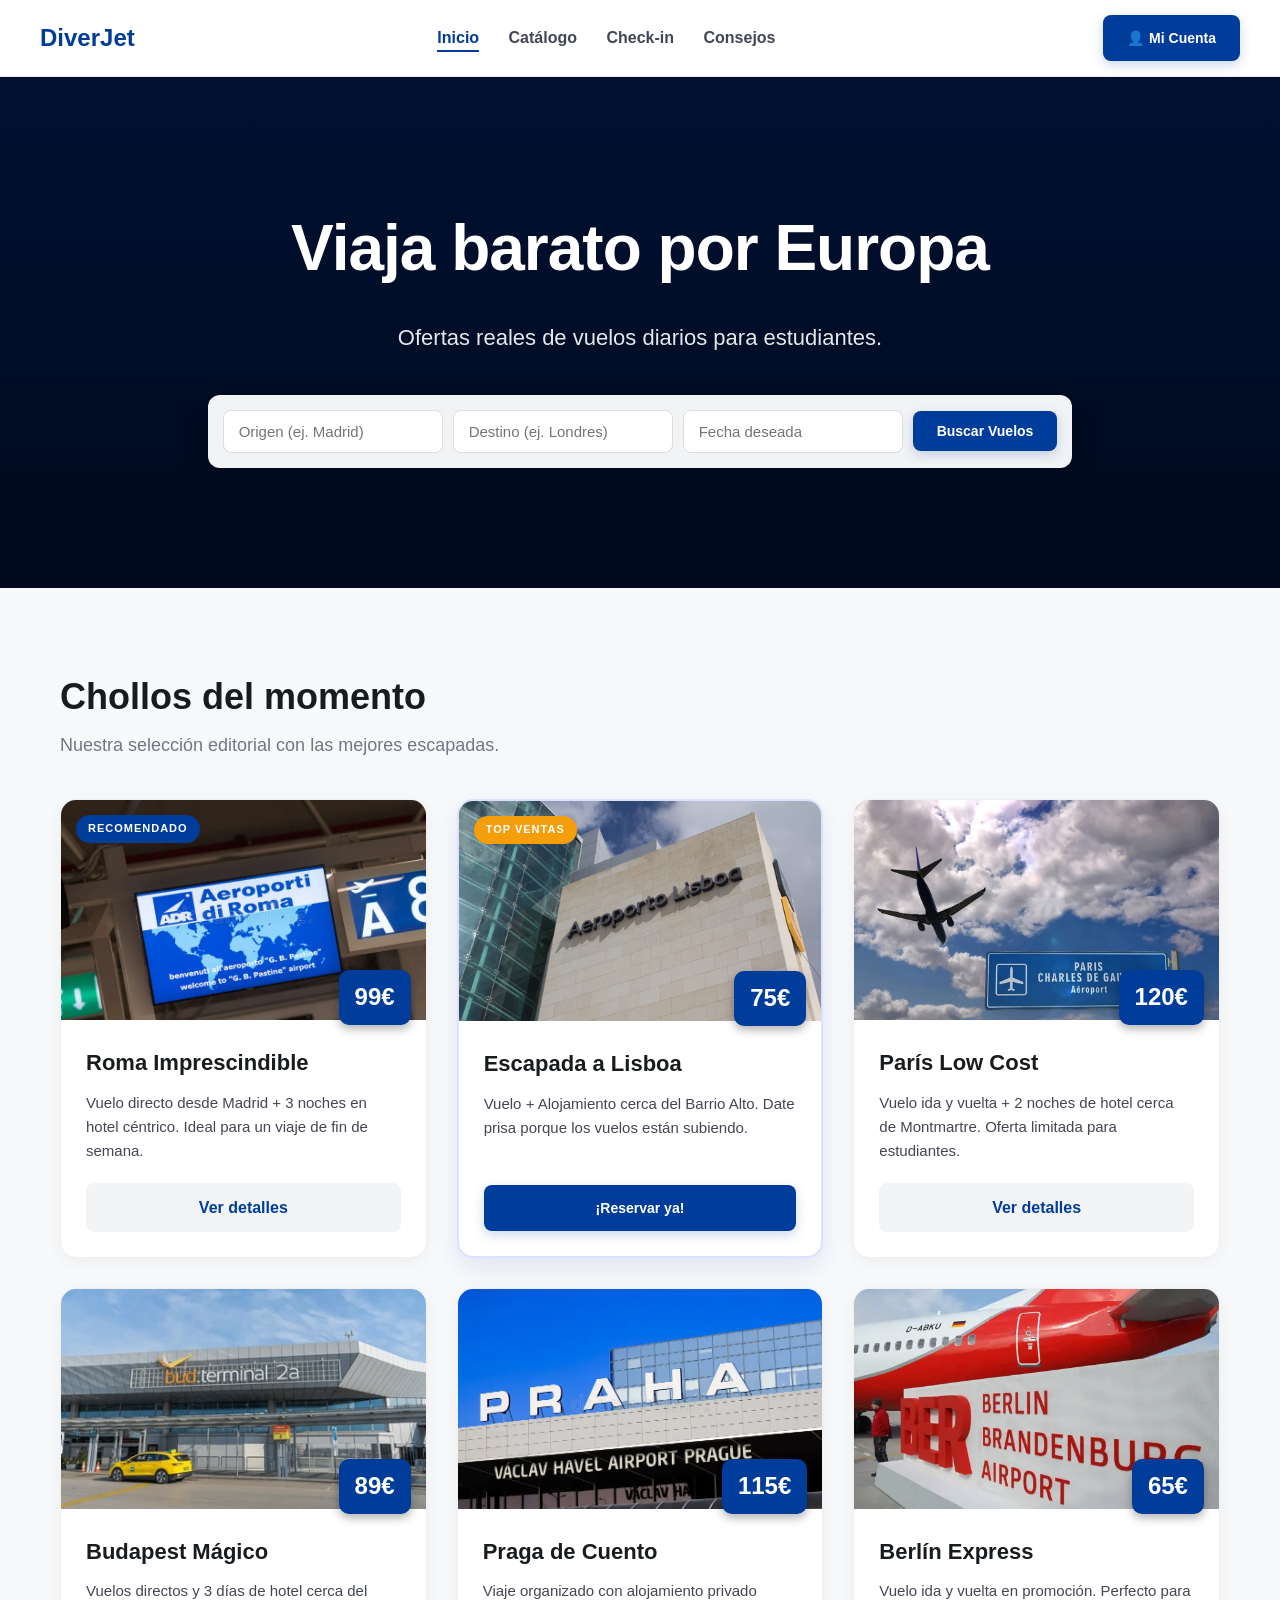
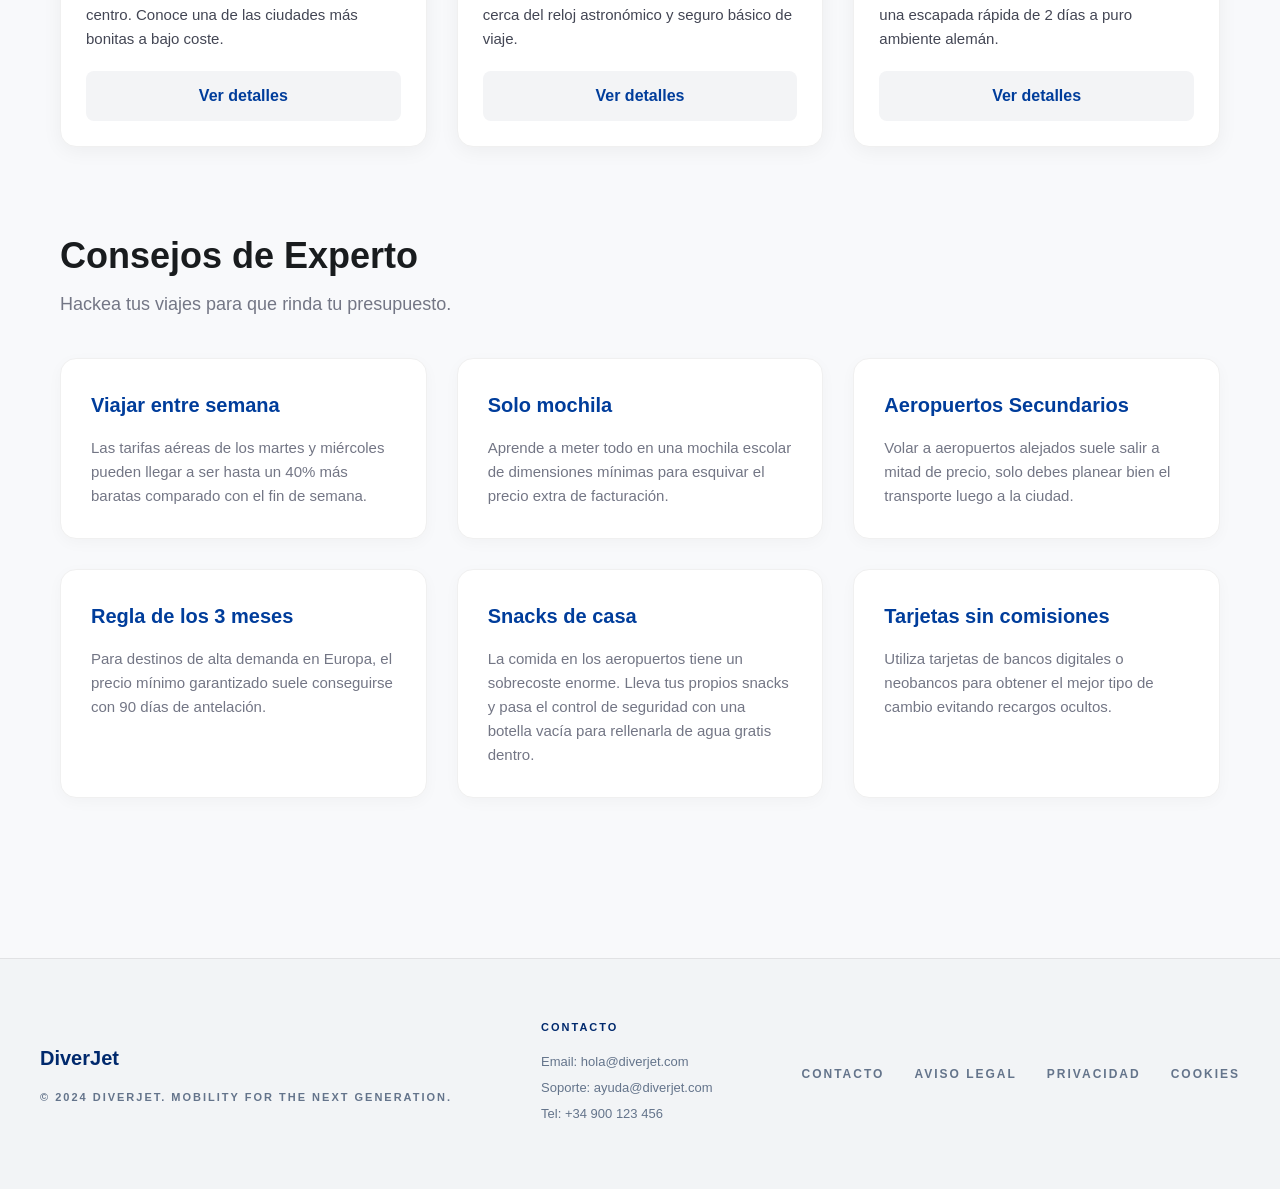
==== index.html @ 1baed3f4 "Add files via upload" ====
<!DOCTYPE html>
<html lang="es">

<head>
    <meta charset="utf-8">
    <title>DiverJet | Viajes Low Cost</title>
    <link rel="stylesheet" href="css/estilo.css">
</head>

<body>

    <div class="cima">
        <h2>DiverJet</h2>
        <div class="enlaces">
            <a href="index.html" class="activo">Inicio</a>
            <a href="ofertas.html">Catálogo</a>
            <a href="checkin.html">Check-in</a>
            <a href="consejos.html">Consejos</a>
        </div>
        <a href="login.html" class="boton-azul boton-cuenta"><span aria-hidden="true">👤</span> Mi Cuenta</a>
    </div>

    <div class="portada">
        <h1>Viaja barato por Europa</h1>
        <p class="subtitulo">Ofertas reales de vuelos diarios para estudiantes.</p>

        <div class="buscador">
            <input type="text" placeholder="Origen (ej. Madrid)">
            <input type="text" placeholder="Destino (ej. Londres)">
            <input type="text" placeholder="Fecha deseada">
            <button class="boton-azul">Buscar Vuelos</button>
        </div>
    </div>

    <div class="principal">

        <h2 class="titulo-seccion">Chollos del momento</h2>
        <p class="subtitulo-seccion">Nuestra selección editorial con las mejores escapadas.</p>

        <div class="contenedor-cajas">
            <div class="caja">
                <span class="etiqueta">Recomendado</span>
                <img src="fotos/areopuertoroma.jpg" alt="Roma">
                <div class="precio-tag">99€</div>
                <div class="caja-cuerpo">
                    <h3>Roma Imprescindible</h3>
                    <p>Vuelo directo desde Madrid + 3 noches en hotel céntrico. Ideal para un viaje de fin de semana.
                    </p>
                    <a href="viajes/roma.html" class="boton-secundario">Ver detalles</a>
                </div>
            </div>

            <div class="caja caja-destacada">
                <span class="etiqueta etiqueta-alerta">Top Ventas</span>
                <img src="fotos/aeropuertolisboa.jpg" alt="Lisboa">
                <div class="precio-tag">75€</div>
                <div class="caja-cuerpo">
                    <h3>Escapada a Lisboa</h3>
                    <p>Vuelo + Alojamiento cerca del Barrio Alto. Date prisa porque los vuelos están subiendo.</p>
                    <a href="viajes/lisboa.html" class="boton-azul w-100-block">¡Reservar
                        ya!</a>
                </div>
            </div>

            <div class="caja">
                <img src="fotos/aeropuertoparis.jpg" alt="París">
                <div class="precio-tag">120€</div>
                <div class="caja-cuerpo">
                    <h3>París Low Cost</h3>
                    <p>Vuelo ida y vuelta + 2 noches de hotel cerca de Montmartre. Oferta limitada para estudiantes.</p>
                    <a href="viajes/paris.html" class="boton-secundario">Ver detalles</a>
                </div>
            </div>

            <div class="caja">
                <img src="fotos/aeropuertobudapest.jpg" alt="Budapest">
                <div class="precio-tag">89€</div>
                <div class="caja-cuerpo">
                    <h3>Budapest Mágico</h3>
                    <p>Vuelos directos y 3 días de hotel cerca del centro. Conoce una de las ciudades más bonitas a bajo
                        coste.</p>
                    <a href="viajes/budapest.html" class="boton-secundario">Ver detalles</a>
                </div>
            </div>

            <div class="caja">
                <img src="fotos/aeropuertopraga.jpg" alt="Praga">
                <div class="precio-tag">115€</div>
                <div class="caja-cuerpo">
                    <h3>Praga de Cuento</h3>
                    <p>Viaje organizado con alojamiento privado cerca del reloj astronómico y seguro básico de viaje.
                    </p>
                    <a href="viajes/praga.html" class="boton-secundario">Ver detalles</a>
                </div>
            </div>

            <div class="caja">
                <img src="fotos/aeropuertoberlin.jpg" alt="Berlín">
                <div class="precio-tag">65€</div>
                <div class="caja-cuerpo">
                    <h3>Berlín Express</h3>
                    <p>Vuelo ida y vuelta en promoción. Perfecto para una escapada rápida de 2 días a puro ambiente
                        alemán.</p>
                    <a href="viajes/berlin.html" class="boton-secundario">Ver detalles</a>
                </div>
            </div>





        </div>

        <h2 class="titulo-seccion">Consejos de Experto</h2>
        <p class="subtitulo-seccion">Hackea tus viajes para que rinda tu presupuesto.</p>

        <div class="contenedor-cajas">
            <div class="caja-pequena">
                <h3>Viajar entre semana</h3>
                <p>Las tarifas aéreas de los martes y miércoles pueden llegar a ser hasta un 40% más baratas comparado
                    con el fin de semana.</p>
            </div>
            <div class="caja-pequena">
                <h3>Solo mochila</h3>
                <p>Aprende a meter todo en una mochila escolar de dimensiones mínimas para esquivar el precio extra de
                    facturación.</p>
            </div>
            <div class="caja-pequena">
                <h3>Aeropuertos Secundarios</h3>
                <p>Volar a aeropuertos alejados suele salir a mitad de precio, solo debes planear bien el transporte
                    luego a la ciudad.</p>
            </div>
            <div class="caja-pequena">
                <h3>Regla de los 3 meses</h3>
                <p>Para destinos de alta demanda en Europa, el precio mínimo garantizado suele conseguirse con 90 días
                    de antelación.</p>
            </div>
            <div class="caja-pequena">
                <h3>Snacks de casa</h3>
                <p>La comida en los aeropuertos tiene un sobrecoste enorme. Lleva tus propios snacks y pasa el control
                    de seguridad con una botella vacía para rellenarla de agua gratis dentro.</p>
            </div>
            <div class="caja-pequena">
                <h3>Tarjetas sin comisiones</h3>
                <p>Utiliza tarjetas de bancos digitales o neobancos para obtener el mejor tipo de cambio evitando
                    recargos ocultos.</p>
            </div>
        </div>

    </div>

    <div class="pie-nuevo">
        <div class="pie-nuevo-contenedor">
            <div class="pie-nuevo-marca">
                <span class="pie-nuevo-logo">DiverJet</span>
                <p>© 2024 DiverJet. Mobility for the Next Generation.</p>
            </div>
            <div class="pie-nuevo-info">
                <h3>Contacto</h3>
                <p>Email: hola@diverjet.com</p>
                <p>Soporte: ayuda@diverjet.com</p>
                <p>Tel: +34 900 123 456</p>
            </div>
            <div class="pie-nuevo-enlaces">
                <a href="#">Contacto</a>
                <a href="#">Aviso Legal</a>
                <a href="#">Privacidad</a>
                <a href="#">Cookies</a>
            </div>
        </div>
    </div>

</body>

</html>
---- css/estilo.css ----
* {
  box-sizing: border-box;
  margin: 0;
  padding: 0;
}

body {
  font-family: Arial, Helvetica, sans-serif;
  background-color: #f8f9fb;
  color: #191c1e;
  line-height: 1.6;
  display: flex;
  flex-direction: column;
  min-height: 100vh;
}

h1,
h2,
h3,
h4 {
  font-family: Arial, Helvetica, sans-serif;
}

.cima {
  background-color: rgba(255, 255, 255, 0.95);
  padding: 15px 40px;
  display: flex;
  justify-content: space-between;
  align-items: center;
  border-bottom: 1px solid #eaeaea;
  position: sticky;
  top: 0;
  z-index: 100;
  box-shadow: 0 2px 10px rgba(0, 0, 0, 0.02);
}

.cima h2 {
  color: #003d9b;
  font-size: 24px;
  font-weight: 900;
}

.enlaces a {
  text-decoration: none;
  color: #434654;
  font-weight: 600;
  margin-right: 25px;
  transition: color 0.2s;
}

.enlaces a:hover {
  color: #003d9b;
}

.boton-azul {
  background-color: #003d9b;
  color: #ffffff;
  border: none;
  padding: 12px 24px;
  border-radius: 8px;
  font-weight: 600;
  font-size: 14px;
  cursor: pointer;
  transition: all 0.2s ease;
  box-shadow: 0 4px 12px rgba(0, 61, 155, 0.2);
}

.boton-azul:hover {
  background-color: #0052cc;
  transform: translateY(-2px);
  box-shadow: 0 6px 15px rgba(0, 61, 155, 0.3);
}

.boton-secundario {
  display: block;
  width: 100%;
  text-align: center;
  background-color: #f3f4f6;
  color: #003d9b;
  border-radius: 8px;
  padding: 12px;
  text-decoration: none;
  font-weight: 700;
  transition: background-color 0.2s;
}

.boton-secundario:hover {
  background-color: #e5e7eb;
}

.portada {
  position: relative;
  padding: 120px 20px;
  text-align: center;
  background-color: #001848;
  background-image: linear-gradient(rgba(0, 0, 0, 0.3), rgba(0, 0, 0, 0.6)), url('fotos/portada.svg');
  background-size: cover;
  background-position: center;
  color: white;
}

.portada h1 {
  font-size: 64px;
  font-weight: 900;
  margin-bottom: 20px;
  letter-spacing: -1px;
}

.subtitulo {
  font-size: 22px;
  margin-bottom: 40px;
  font-weight: 400;
  opacity: 0.9;
}

.buscador {
  background-color: rgba(255, 255, 255, 0.95);
  padding: 15px;
  border-radius: 12px;
  display: inline-flex;
  gap: 10px;
  flex-wrap: wrap;
  align-items: center;
  box-shadow: 0 10px 30px rgba(0, 0, 0, 0.2);
}

.buscador input {
  padding: 12px 15px;
  border: 1px solid #ddd;
  border-radius: 8px;
  width: 220px;
  font-size: 15px;
  font-family: Arial, Helvetica, sans-serif;
}

.principal {
  max-width: 1200px;
  margin: 80px auto;
  padding: 0 20px;
}

.titulo-seccion {
  font-size: 36px;
  color: #191c1e;
  margin-bottom: 5px;
  font-weight: 900;
}

.subtitulo-seccion {
  color: #737685;
  margin-bottom: 40px;
  font-size: 18px;
}

.contenedor-cajas {
  display: flex;
  flex-wrap: wrap;
  gap: 30px;
  margin-bottom: 80px;
}

.contenedor-cajas > * {
  flex: 0 0 calc(33.333% - 20px);
  max-width: calc(33.333% - 20px);
}

.caja {
  background-color: #ffffff;
  border-radius: 16px;
  overflow: hidden;
  box-shadow: 0 4px 20px rgba(0, 0, 0, 0.05);
  transition: transform 0.3s ease, box-shadow 0.3s ease;
  border: 1px solid #f0f0f0;
  position: relative;
  display: flex;
  flex-direction: column;
}

.caja:hover {
  transform: translateY(-8px);
  box-shadow: 0 15px 30px rgba(0, 0, 0, 0.1);
}

.caja-destacada {
  border: 2px solid #dae2ff;
  box-shadow: 0 10px 25px rgba(0, 61, 155, 0.1);
}

.etiqueta {
  position: absolute;
  top: 15px;
  left: 15px;
  background-color: #003d9b;
  color: white;
  padding: 5px 12px;
  border-radius: 20px;
  font-size: 11px;
  font-weight: 700;
  text-transform: uppercase;
  letter-spacing: 1px;
}

.etiqueta-alerta {
  background-color: #f59e0b;
}

.caja img {
  width: 100%;
  height: 220px;
  object-fit: cover;
}

.precio-tag {
  position: absolute;
  top: 170px;
  right: 15px;
  background-color: #003d9b;
  color: white;
  padding: 8px 16px;
  border-radius: 10px;
  font-size: 24px;
  font-weight: 900;
  font-family: Arial, Helvetica, sans-serif;
  box-shadow: 0 4px 10px rgba(0, 0, 0, 0.3);
}

.caja-cuerpo {
  padding: 25px;
  display: flex;
  flex-direction: column;
  flex-grow: 1;
}

.caja-cuerpo h3 {
  font-size: 22px;
  margin-bottom: 10px;
  color: #191c1e;
}

.caja-cuerpo p {
  color: #434654;
  margin-bottom: 20px;
  font-size: 15px;
  flex-grow: 1;
}

.caja-pequena {
  background-color: #ffffff;
  border-radius: 16px;
  padding: 30px;
  box-shadow: 0 4px 15px rgba(0, 0, 0, 0.03);
  border: 1px solid #f0f0f0;
  transition: transform 0.2s;
}

.caja-pequena:hover {
  transform: translateY(-5px);
}

.caja-pequena h3 {
  color: #003d9b;
  font-size: 20px;
  margin-bottom: 15px;
}

.caja-pequena p {
  color: #737685;
  font-size: 15px;
}

.pie-nuevo {
  width: 100%;
  padding: 60px 30px;
  border-top: 1px solid #e1e2e4;
  background-color: #f2f4f6;
  margin-top: auto;
}

.pie-nuevo-contenedor {
  max-width: 1200px;
  margin: 0 auto;
  display: flex;
  flex-direction: column;
  justify-content: space-between;
  align-items: center;
  gap: 30px;
}

@media (min-width: 768px) {
  .pie-nuevo-contenedor {
    flex-direction: row;
    align-items: center;
  }
}

.pie-nuevo-marca {
  display: flex;
  flex-direction: column;
  align-items: center;
  gap: 15px;
  text-align: center;
}

@media (min-width: 768px) {
  .pie-nuevo-marca {
    align-items: flex-start;
    text-align: left;
  }
}

.pie-nuevo-logo {
  font-size: 20px;
  font-weight: 800;
  color: #00296d;
  font-family: Arial, Helvetica, sans-serif;
}

.pie-nuevo-marca p {
  font-family: Arial, Helvetica, sans-serif;
  font-size: 11px;
  text-transform: uppercase;
  letter-spacing: 2px;
  font-weight: 600;
  color: #64748b;
  margin: 0;
}

.pie-nuevo-enlaces {
  display: flex;
  gap: 30px;
  flex-wrap: wrap;
  justify-content: center;
  font-family: Arial, Helvetica, sans-serif;
  font-size: 12px;
  text-transform: uppercase;
  letter-spacing: 2px;
  font-weight: 600;
}

.pie-nuevo-enlaces a {
  color: #64748b;
  text-decoration: none;
  transition: color 0.2s ease;
}

.pie-nuevo-enlaces a:hover {
  color: #00296d;
}

.pie-nuevo-info {
  display: flex;
  flex-direction: column;
  align-items: center;
  text-align: center;
}

@media (min-width: 768px) {
  .pie-nuevo-info {
    align-items: flex-start;
    text-align: left;
  }
}

.pie-nuevo-info h3 {
  font-size: 11px;
  font-weight: 800;
  color: #00296d;
  text-transform: uppercase;
  letter-spacing: 2px;
  margin-bottom: 15px;
}

.pie-nuevo-info p {
  font-family: Arial, Helvetica, sans-serif;
  font-size: 13px;
  color: #64748b;
  margin-bottom: 5px;
}

.enlaces a.activo {
  color: #003d9b;
  border-bottom: 2px solid #003d9b;
  padding-bottom: 4px;
}

.hero-ofertas {
  position: relative;
  height: 400px;
  background-image: linear-gradient(rgba(0, 41, 109, 0.8), rgba(0, 61, 155, 0.4)), url('fotos/hero-ofertas.svg');
  background-size: cover;
  background-position: center;
  display: flex;
  align-items: center;
  justify-content: center;
  text-align: center;
  color: white;
}

.hero-ofertas-contenido {
  max-width: 800px;
  padding: 0 20px;
}

.etiqueta-exclusiva {
  display: inline-block;
  background-color: rgba(255, 255, 255, 0.2);
  padding: 6px 16px;
  border-radius: 20px;
  font-size: 12px;
  font-weight: 700;
  text-transform: uppercase;
  letter-spacing: 2px;
  margin-bottom: 24px;
  border: 1px solid rgba(255, 255, 255, 0.3);
}

.hero-ofertas h1 {
  font-size: 56px;
  font-weight: 900;
  margin-bottom: 24px;
  line-height: 1.1;
}

.hero-ofertas p {
  font-size: 18px;
  font-weight: 500;
  opacity: 0.9;
}

.barra-filtros-contenedor {
  position: sticky;
  top: 61px;
  z-index: 90;
  background-color: #f2f4f6;
  border-bottom: 1px solid #e1e2e4;
  padding: 24px 40px;
}

.barra-filtros {
  max-width: 1200px;
  margin: 0 auto;
  display: flex;
  gap: 20px;
  flex-wrap: wrap;
  align-items: center;
}

.input-grupo {
  flex: 1;
  min-width: 200px;
  position: relative;
}

.input-grupo label {
  position: absolute;
  top: -8px;
  left: 16px;
  background-color: #f2f4f6;
  padding: 0 4px;
  font-size: 10px;
  font-weight: 700;
  color: #00296d;
  text-transform: uppercase;
  letter-spacing: 1px;
  z-index: 2;
}

.input-caja {
  display: flex;
  align-items: center;
  gap: 12px;
  background-color: #ffffff;
  border: 1px solid #c4c6d4;
  border-radius: 12px;
  padding: 12px 16px;
  position: relative;
}

.input-caja .material-symbols-outlined {
  color: #00296d;
  font-size: 20px;
}

.input-caja select,
.input-caja input {
  border: none;
  outline: none;
  background: transparent;
  font-family: Arial, Helvetica, sans-serif;
  font-size: 14px;
  font-weight: 600;
  color: #191c1e;
  width: 100%;
}

.texto-valor {
  font-size: 14px;
  font-weight: 600;
}

.boton-buscar {
  background-color: #00296d;
  color: white;
  border: none;
  padding: 14px 32px;
  border-radius: 12px;
  font-weight: 700;
  font-size: 15px;
  cursor: pointer;
  display: flex;
  align-items: center;
  gap: 8px;
  transition: all 0.2s;
  box-shadow: 0 4px 15px rgba(0, 41, 109, 0.2);
}

.boton-buscar:hover {
  background-color: #003d9b;
  transform: translateY(-2px);
}

.cuatro-columnas > * {
  flex: 0 0 calc(25% - 22.5px);
  max-width: calc(25% - 22.5px);
}

.glass-precio {
  background: rgba(0, 61, 155, 0.9) !important;
  display: flex;
  flex-direction: column;
  align-items: center;
  line-height: 1;
  padding: 8px 16px;
  top: 155px !important;
  bottom: auto !important;
  box-shadow: 0 4px 15px rgba(0, 0, 0, 0.2);
}

.glass-precio span {
  font-size: 11px;
  font-weight: 700;
  opacity: 0.9;
  margin-bottom: 2px;
  text-transform: uppercase;
  letter-spacing: 0.5px;
}

.z-10 {
  z-index: 10;
}

.relative {
  position: relative;
}

.caja-pie {
  display: flex;
  justify-content: space-between;
  align-items: center;
  margin-top: 15px;
  padding-top: 15px;
  border-top: 1px solid #f0f0f0;
}

.caja-pie span {
  font-size: 10px;
  font-weight: 700;
  color: #747783;
  text-transform: uppercase;
  letter-spacing: 1px;
}

.caja-pie a {
  color: #00296d;
  text-decoration: none;
  font-weight: 700;
  font-size: 14px;
  display: flex;
  align-items: center;
}

.caja-pie a:hover {
  text-decoration: underline;
}

/* BOLETÍN / NEWSLETTER */
.boletin {
  background-color: #f2f4f6;
  padding: 80px 20px;
  text-align: center;
}

.boletin-contenido {
  max-width: 800px;
  margin: 0 auto;
}

.boletin h2 {
  font-size: 32px;
  font-weight: 900;
  color: #191c1e;
  margin-bottom: 16px;
}

.boletin p {
  color: #434652;
  margin-bottom: 40px;
  font-size: 16px;
}

.boletin-form {
  display: flex;
  gap: 16px;
  max-width: 600px;
  margin: 0 auto;
}

@media (max-width: 600px) {
  .boletin-form {
    flex-direction: column;
  }
}

.boletin-form input {
  flex: 1;
  padding: 16px 24px;
  border: 1px solid #c4c6d4;
  border-radius: 12px;
  outline: none;
  font-family: Arial, Helvetica, sans-serif;
  font-size: 16px;
}

.boletin-form input:focus {
  border-color: #003d9b;
  box-shadow: 0 0 0 2px rgba(0, 61, 155, 0.2);
}

.boletin-form button {
  border-radius: 12px;
  padding: 16px 32px;
}

.contenedor-reserva {
  display: flex;
  flex-wrap: wrap;
  gap: 40px;
  margin-top: 40px;
}

.reserva-info {
  flex: 1;
  min-width: 300px;
}

.reserva-info img {
  width: 100%;
  height: 300px;
  object-fit: cover;
  border-radius: 16px;
  margin-bottom: 20px;
  box-shadow: 0 4px 15px rgba(0, 0, 0, 0.1);
}

.reserva-info h2 {
  font-size: 32px;
  color: #00296d;
  margin-bottom: 10px;
}

.reserva-info p {
  color: #434652;
  margin-bottom: 20px;
  line-height: 1.6;
}

.reserva-form {
  flex: 1;
  min-width: 300px;
  background-color: white;
  padding: 40px;
  border-radius: 16px;
  box-shadow: 0 10px 30px rgba(0, 0, 0, 0.05);
  border: 1px solid #e1e2e4;
}

.formulario-grupo {
  margin-bottom: 20px;
}

.formulario-grupo label {
  display: block;
  font-weight: 700;
  margin-bottom: 8px;
  font-size: 14px;
  color: #434652;
}

.formulario-grupo input,
.formulario-grupo select {
  width: 100%;
  padding: 12px 16px;
  border: 1px solid #c4c6d4;
  border-radius: 8px;
  font-family: Arial, Helvetica, sans-serif;
  outline: none;
  font-size: 15px;
}

.formulario-grupo input:focus,
.formulario-grupo select:focus {
  border-color: #003d9b;
  box-shadow: 0 0 0 2px rgba(0, 61, 155, 0.2);
}

.reserva-total {
  font-size: 20px;
  font-weight: 900;
  color: #191c1e;
  margin: 30px 0 20px;
  border-top: 1px solid #e1e2e4;
  padding-top: 20px;
  display: flex;
  justify-content: space-between;
}

.reserva-total span:last-child {
  color: #00296d;
  font-size: 28px;
}


.boton-cuenta {
  display: flex !important;
  align-items: center;
  gap: 5px;
  text-decoration: none;
  width: fit-content;
}


.principal-estrecho {
  max-width: 500px;
  margin: 80px auto;
}

.titulo-form {
  text-align: center;
  margin-bottom: 30px;
  font-size: 28px;
  color: #00296d;
}

.olvido-pass-contenedor {
  text-align: right;
  margin-top: -10px;
  margin-bottom: 20px;
}

.link-olvido {
  color: #003d9b;
  font-size: 12px;
  font-weight: 700;
  text-decoration: none;
}

.boton-azul-ancho {
  width: 100%;
  padding: 16px;
  font-size: 16px;
  margin-top: 15px;
  box-sizing: border-box;
  display: block;
  text-align: center;
}

.texto-pie-form {
  text-align: center;
  margin-top: 25px;
  font-size: 14px;
  color: #434652;
}

.link-destacado {
  color: #003d9b;
  font-weight: bold;
  text-decoration: underline;
}

.w-100-block {
  display: block;
  width: 100%;
  text-align: center;
  text-decoration: none;
  box-sizing: border-box;
}

.mt-40 {
  margin-top: 40px;
}

.mb-40 {
  margin-bottom: 40px;
}

.mt-20 {
  margin-top: 20px;
}

.icono-grande {
  font-size: 28px;
  margin-bottom: 15px;
}
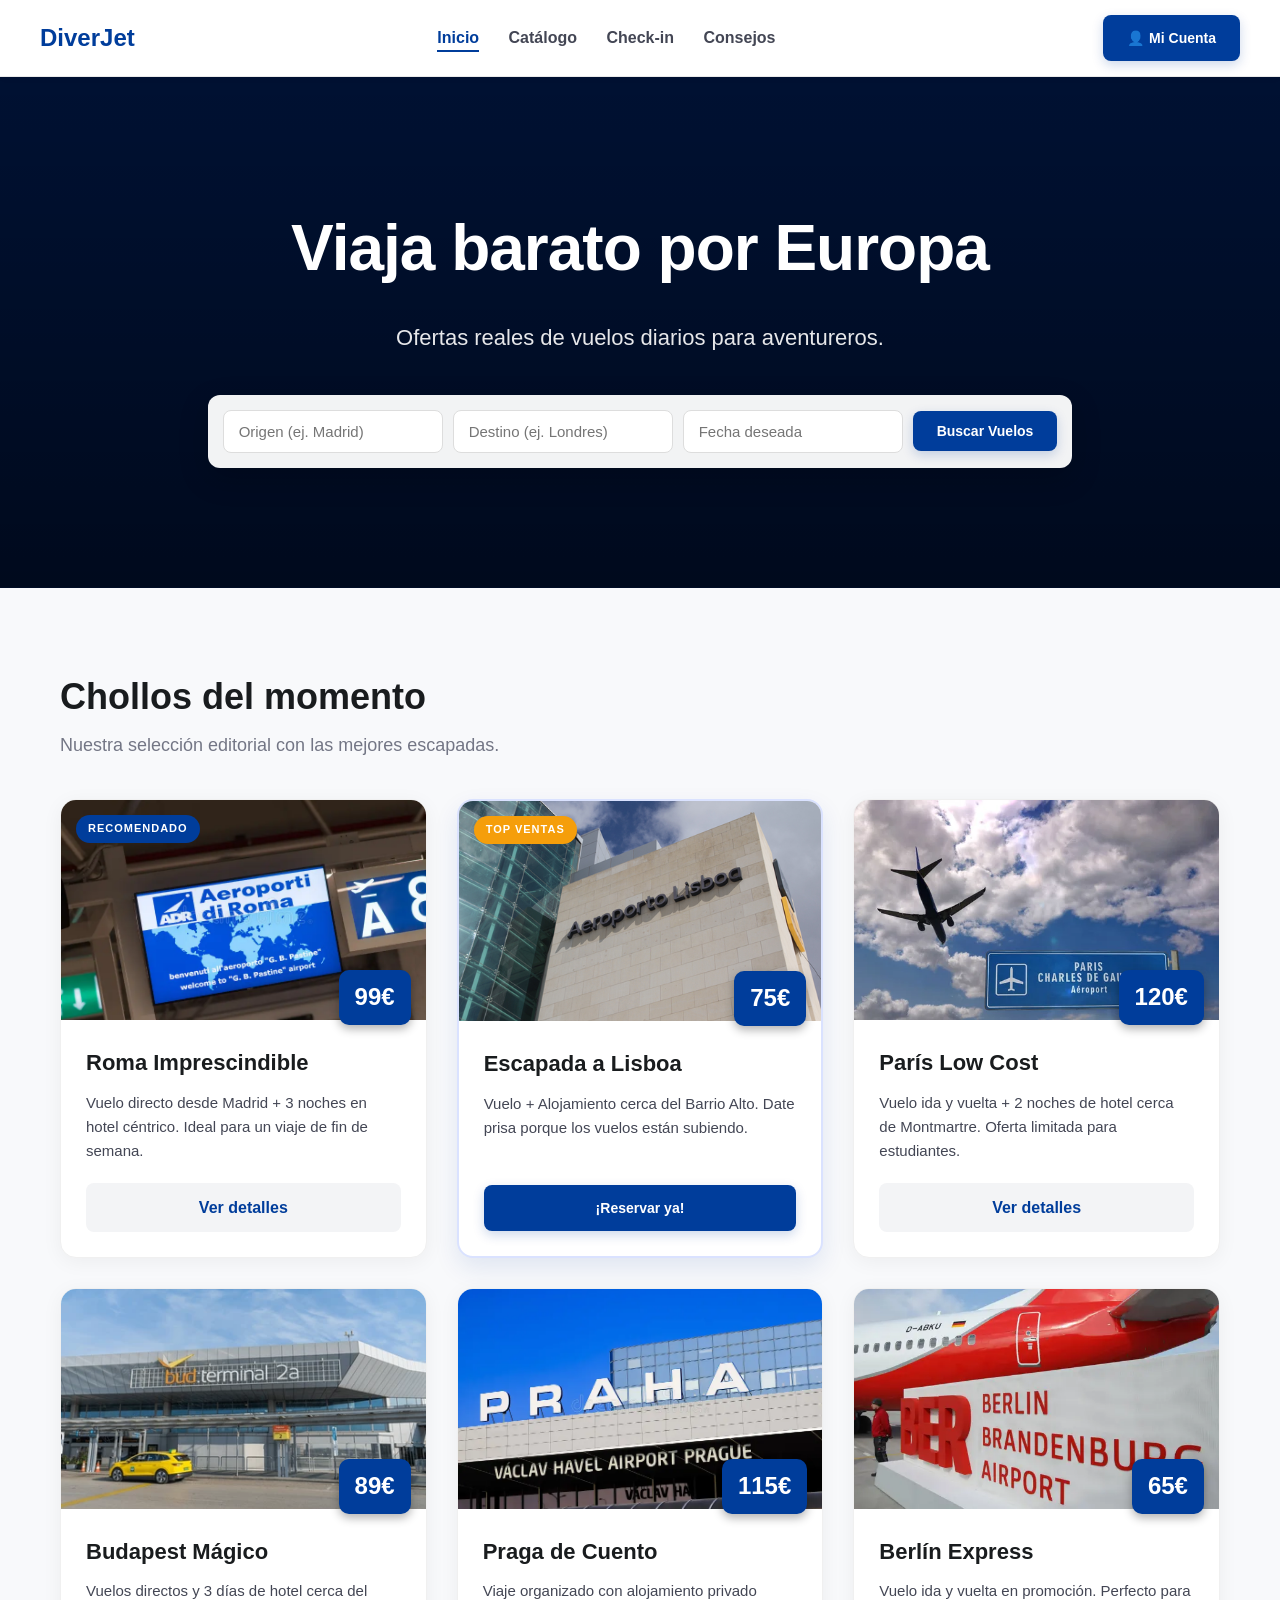
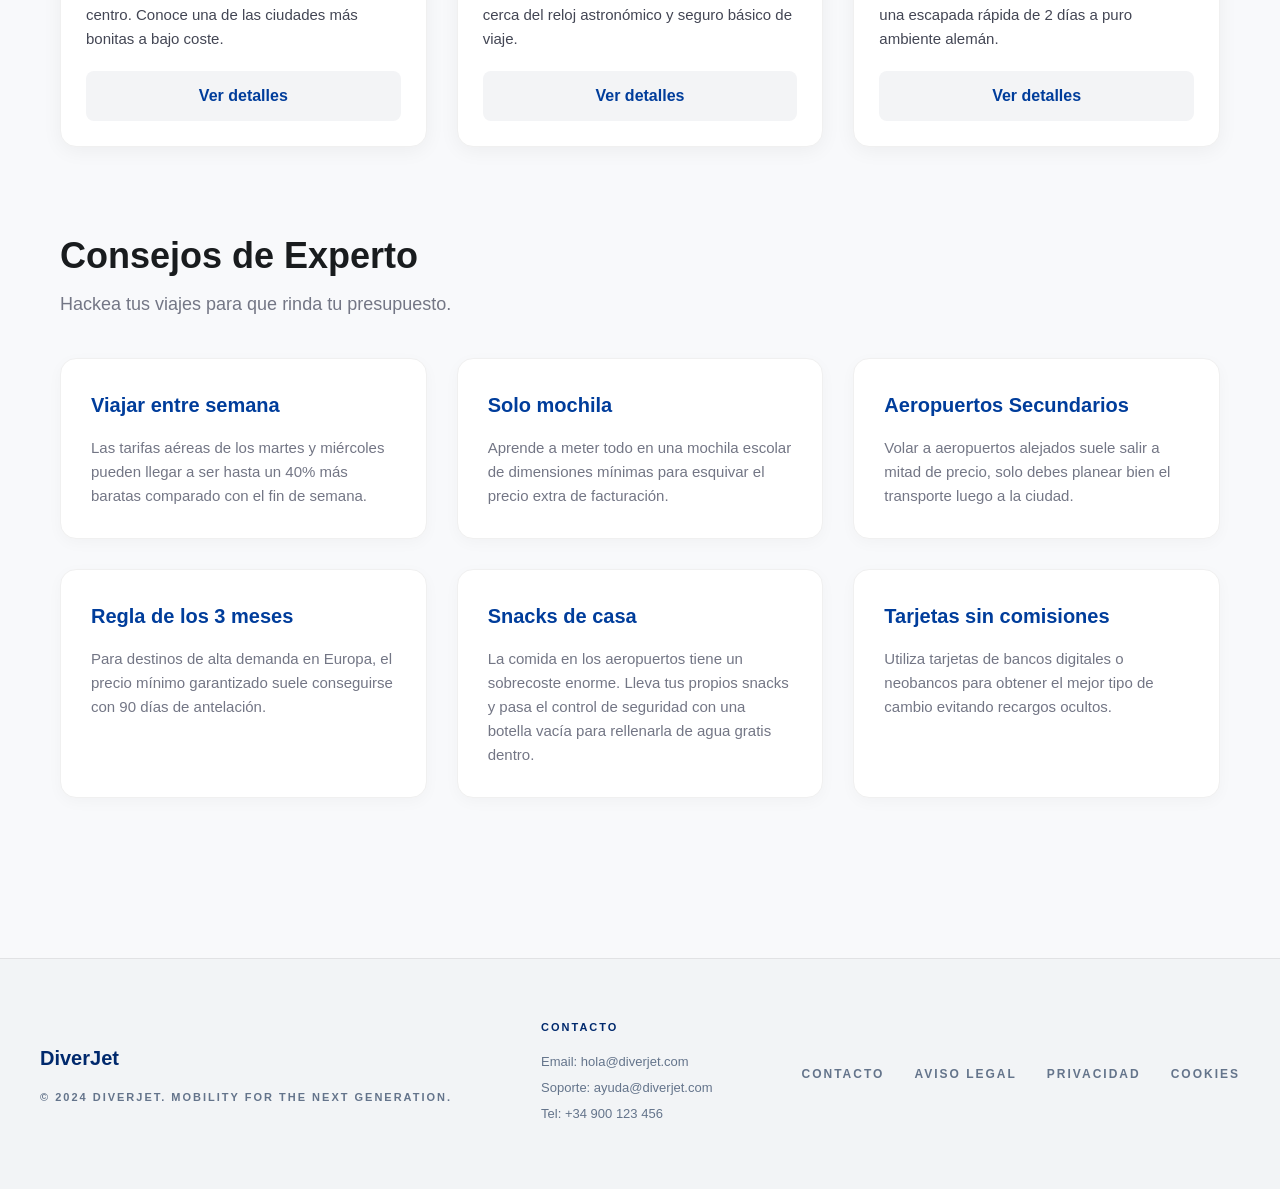
==== commit 22f0a897: "Update index.html" ====
--- a/index.html
+++ b/index.html
@@ -22,7 +22,7 @@
 
     <div class="portada">
         <h1>Viaja barato por Europa</h1>
-        <p class="subtitulo">Ofertas reales de vuelos diarios para estudiantes.</p>
+        <p class="subtitulo">Ofertas reales de vuelos diarios para aventureros.</p>
 
         <div class="buscador">
             <input type="text" placeholder="Origen (ej. Madrid)">
@@ -172,4 +172,4 @@
 
 </body>
 
-</html>+</html>
